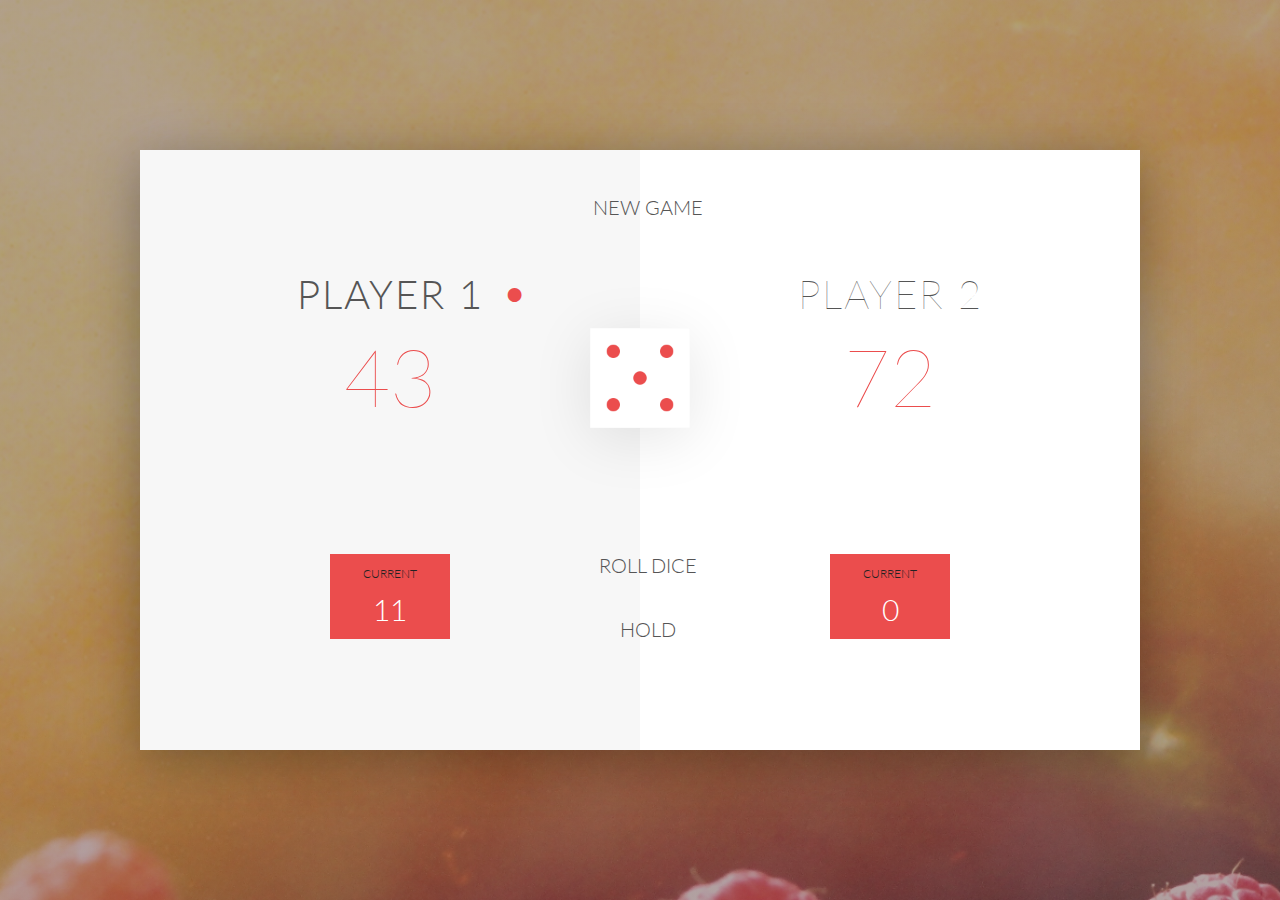
==== index.html @ decff376 "Tosliin anhnii file" ====
<!DOCTYPE html>
<html lang="en">
    <head>
        <meta charset="UTF-8">
        <link href="https://fonts.googleapis.com/css?family=Lato:100,300,600" rel="stylesheet" type="text/css">
        <link href="http://code.ionicframework.com/ionicons/2.0.1/css/ionicons.min.css" rel="stylesheet" type="text/css">
        <link type="text/css" rel="stylesheet" href="style.css">
        
        <title>Dice Game</title>
    </head>

    <body>
        <div class="wrapper clearfix">
            <div class="player-0-panel active">
                <div class="player-name" id="name-0">Player 1</div>
                <div class="player-score" id="score-0">43</div>
                <div class="player-current-box">
                    <div class="player-current-label">Current</div>
                    <div class="player-current-score" id="current-0">11</div>
                </div>
            </div>
            
            <div class="player-1-panel">
                <div class="player-name" id="name-1">Player 2</div>
                <div class="player-score" id="score-1">72</div>
                <div class="player-current-box">
                    <div class="player-current-label">Current</div>
                    <div class="player-current-score" id="current-1">0</div>
                </div>
            </div>
            
            <button class="btn-new"><i class="ion-ios-plus-outline"></i>New game</button>
            <button class="btn-roll"><i class="ion-ios-loop"></i>Roll dice</button>
            <button class="btn-hold"><i class="ion-ios-download-outline"></i>Hold</button>
            
            <img src="dice-5.png" alt="Dice" class="dice">
        </div>
        
        <script src="app.js"></script>
    </body>
</html>
---- style.css ----
/**********************************************
*** ЕРӨНХИЙ
**********************************************/
* {
    margin: 0;
    padding: 0;
    box-sizing: border-box;
    
}

.clearfix::after {
    content: "";
    display: table;
    clear: both;
}

body {
    background-image: linear-gradient(rgba(62, 20, 20, 0.4), rgba(62, 20, 20, 0.4)), url(back.jpg);
    background-size: cover;
    background-position: center;
    font-family: Lato;
    font-weight: 300;
    position: relative;
    height: 100vh;
    color: #555;
}

.wrapper {
    width: 1000px;
    position: absolute;
    top: 50%;
    left: 50%;
    transform: translate(-50%, -50%);
    background-color: #fff;
    box-shadow: 0px 10px 50px rgba(0, 0, 0, 0.3);
    overflow: hidden;
}

.player-0-panel,
.player-1-panel {
    width: 50%;
    float: left;
    height: 600px;
    padding: 100px;
}



/**********************************************
*** ТОГЛОГЧИД
**********************************************/

.player-name {
    font-size: 40px;
    text-align: center;
    text-transform: uppercase;
    letter-spacing: 2px;
    font-weight: 100;
    margin-top: 20px;
    margin-bottom: 10px;
    position: relative;
}

.player-score {
    text-align: center;
    font-size: 80px;
    font-weight: 100;
    color: #EB4D4D;
    margin-bottom: 130px;
}

.active { background-color: #f7f7f7; }
.active .player-name { font-weight: 300; }

.active .player-name::after {
    content: "\2022";
    font-size: 47px;
    position: absolute;
    color: #EB4D4D;
    top: -7px;
    right: 10px;
    
}

.player-current-box {
    background-color: #EB4D4D;
    color: #fff;
    width: 40%;
    margin: 0 auto;
    padding: 12px;
    text-align: center;
}

.player-current-label {
    text-transform: uppercase;
    margin-bottom: 10px;
    font-size: 12px;
    color: #222;
}

.player-current-score {
    font-size: 30px;
}

button {
    position: absolute;
    width: 200px;
    left: 50%;
    transform: translateX(-50%);
    color: #555;
    background: none;
    border: none;
    font-family: Lato;
    font-size: 20px;
    text-transform: uppercase;
    cursor: pointer;
    font-weight: 300;
    transition: background-color 0.3s, color 0.3s;
}

button:hover { font-weight: 600; }
button:hover i { margin-right: 20px; }

button:focus {
    outline: none;
}

i {
    color: #EB4D4D;
    display: inline-block;
    margin-right: 15px;
    font-size: 32px;
    line-height: 1;
    vertical-align: text-top;
    margin-top: -4px;
    transition: margin 0.3s;
}

.btn-new { top: 45px;}
.btn-roll { top: 403px;}
.btn-hold { top: 467px;}

.dice {
    position: absolute;
    left: 50%;
    top: 178px;
    transform: translateX(-50%);
    height: 100px;
    box-shadow: 0px 10px 60px rgba(0, 0, 0, 0.10);
}

.winner { background-color: #f7f7f7; }
.winner .player-name { font-weight: 300; color: #EB4D4D; }
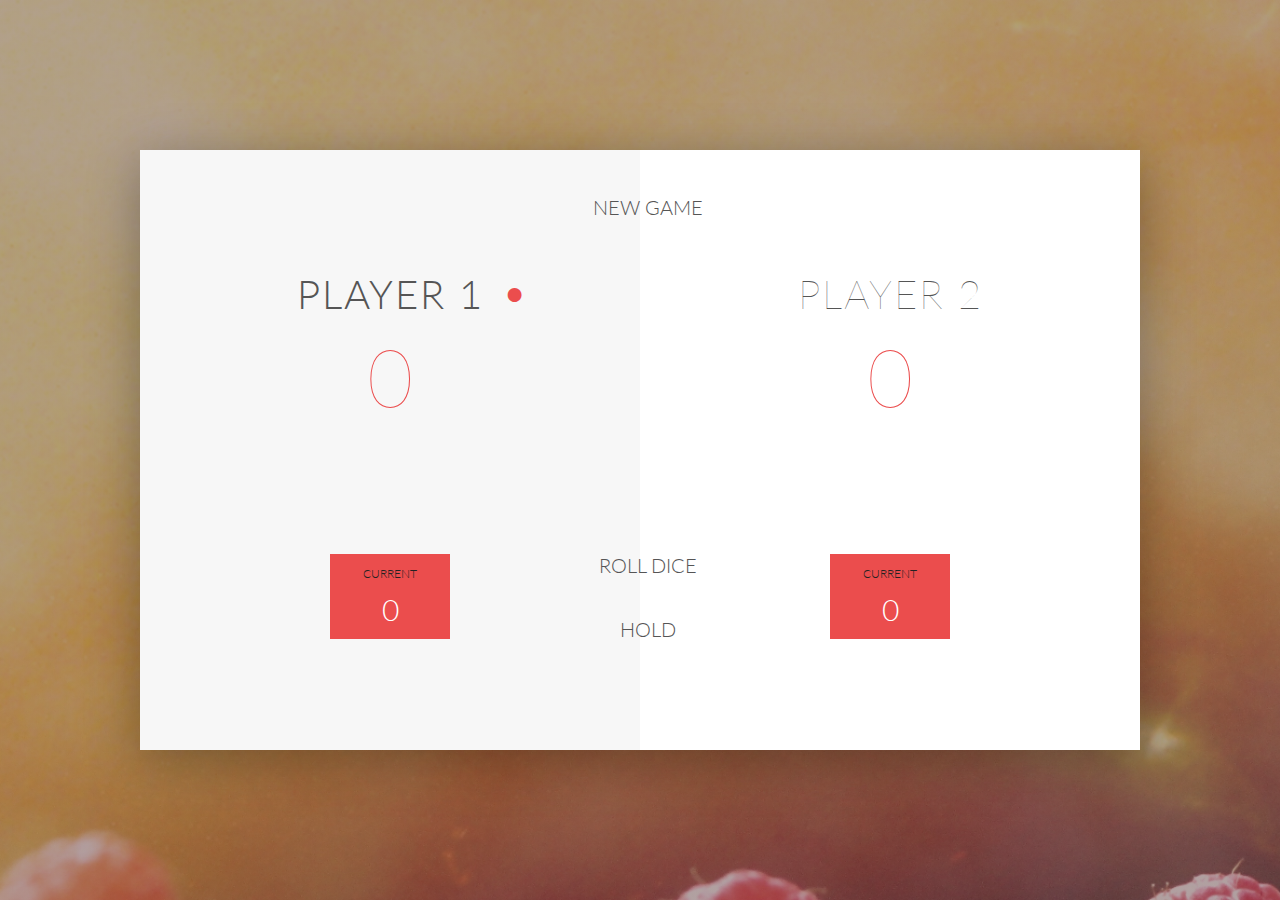
==== commit 611015a9: "togloomig ajiluulav design dutuu" ====
--- a/index.html
+++ b/index.html
@@ -11,7 +11,7 @@
 
     <body>
         <div class="wrapper clearfix">
-            <div class="player-0-panel active">
+            <div class="player-0-panel">
                 <div class="player-name" id="name-0">Player 1</div>
                 <div class="player-score" id="score-0">43</div>
                 <div class="player-current-box">
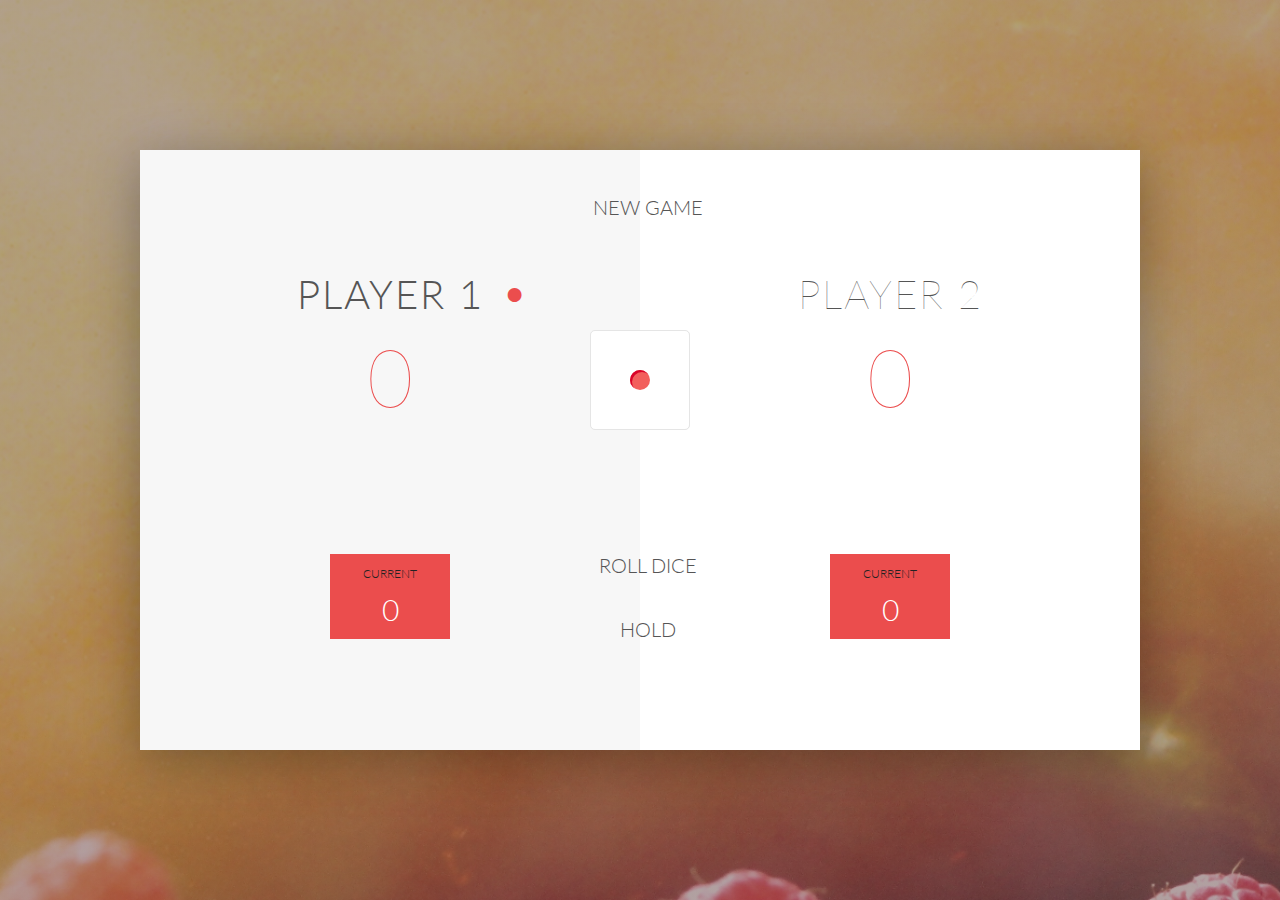
==== commit 24170c44: "zasvar" ====
--- a/index.html
+++ b/index.html
@@ -5,13 +5,13 @@
         <link href="https://fonts.googleapis.com/css?family=Lato:100,300,600" rel="stylesheet" type="text/css">
         <link href="http://code.ionicframework.com/ionicons/2.0.1/css/ionicons.min.css" rel="stylesheet" type="text/css">
         <link type="text/css" rel="stylesheet" href="style.css">
-        
+        <!-- <link rel="stylesheet" href="dice.css"> -->
         <title>Dice Game</title>
     </head>
 
     <body>
         <div class="wrapper clearfix">
-            <div class="player-0-panel">
+            <div class="player-0-panel active">
                 <div class="player-name" id="name-0">Player 1</div>
                 <div class="player-score" id="score-0">43</div>
                 <div class="player-current-box">
@@ -33,9 +33,45 @@
             <button class="btn-roll"><i class="ion-ios-loop"></i>Roll dice</button>
             <button class="btn-hold"><i class="ion-ios-download-outline"></i>Hold</button>
             
-            <img src="dice-5.png" alt="Dice" class="dice">
+            <!-- <img src="dice-5.png" alt="Dice" class="dice"> -->
+            <div class="container">
+                <div id="dice1" class="dice dice-one">
+                  <div id="dice-one-side-one" class="side one">
+                    <div class="dot one-1"></div>
+                  </div>
+                  <div id="dice-one-side-two" class="side two">
+                    <div class="dot two-1"></div>
+                    <div class="dot two-2"></div>
+                  </div>
+                  <div id="dice-one-side-three" class="side three">
+                    <div class="dot three-1"></div>
+                    <div class="dot three-2"></div>
+                    <div class="dot three-3"></div>
+                  </div>
+                  <div id="dice-one-side-four" class="side four">
+                    <div class="dot four-1"></div>
+                    <div class="dot four-2"></div>
+                    <div class="dot four-3"></div>
+                    <div class="dot four-4"></div>
+                  </div>
+                  <div id="dice-one-side-five" class="side five">
+                    <div class="dot five-1"></div>
+                    <div class="dot five-2"></div>
+                    <div class="dot five-3"></div>
+                    <div class="dot five-4"></div>
+                    <div class="dot five-5"></div>
+                  </div>
+                  <div id="dice-one-side-six" class="side six">
+                    <div class="dot six-1"></div>
+                    <div class="dot six-2"></div>
+                    <div class="dot six-3"></div>
+                    <div class="dot six-4"></div>
+                    <div class="dot six-5"></div>
+                    <div class="dot six-6"></div>
+                  </div>
+                </div>
+              </div>
         </div>
-        
         <script src="app.js"></script>
     </body>
 </html>--- a/style.css
+++ b/style.css
@@ -140,14 +140,119 @@
 .btn-roll { top: 403px;}
 .btn-hold { top: 467px;}
 
-.dice {
+/* .dice {
     position: absolute;
     left: 50%;
     top: 178px;
     transform: translateX(-50%);
     height: 100px;
     box-shadow: 0px 10px 60px rgba(0, 0, 0, 0.10);
-}
+} */
 
 .winner { background-color: #f7f7f7; }
-.winner .player-name { font-weight: 300; color: #EB4D4D; }+.winner .player-name { font-weight: 300; color: #EB4D4D; }
+
+
+/* asdaaaaaaaaaaaaaaaaaaaaaaaaaaaaaaaaaaaaasdsa */
+.dot {
+    position: absolute;
+    top: 50px;
+    left: 40px;
+    width: 20px;
+    height: 20px;
+    margin: -10px 5px 5px -10px;
+    border-radius: 20px;
+    background-color: #f25f5c;
+    box-shadow: inset 2px 2px #d90429;
+  }
+  .side {
+    position: absolute;
+    background-color: #ffF;
+    border-radius:5px;
+    width: 100px;
+    height: 100px;
+    border: 1px solid #e5e5e5;
+    text-align: center;
+    line-height: 2em;
+  }
+  
+  .container {
+  position: relative;
+  /* display: inline-block; */
+  
+}
+
+.dice {
+  position: absolute;
+  top: 180px;
+  left: 450px;
+  width: 100px;
+  height: 100px;
+  transform-style: preserve-3d;
+  transition: transform 1s; 
+}
+.side:nth-child(1) {
+    transform: translateZ(3.1em); }
+  
+  .side:nth-child(6) {
+    transform: rotateY(90deg) translateZ(3.1em); }
+  
+  .side:nth-child(3) {
+    transform: rotateY(-90deg) translateZ(3.1em); }
+  
+  .side:nth-child(4) {
+    transform: rotateX(90deg) translateZ(3.1em); }
+  
+  .side:nth-child(5) {
+    transform: rotateX(-90deg) translateZ(3.1em); }
+  
+  .side:nth-child(2) {
+    transform: rotateY(-180deg) translateZ(3.1em); }
+  
+    .show-1 {
+      transform: rotateX(720deg) rotateZ(-720deg); }
+    
+    .show-2 {
+      transform: rotateX(-900deg) rotateZ(1080deg); }
+    
+    .show-6 {
+      transform: rotateY(-450deg) rotateZ(-1440deg); }
+    
+    .show-3 {
+      transform: rotateY(810deg) rotateZ(720deg); }
+    
+    .show-4 {
+      transform: rotateX(-810deg) rotateZ(-1080deg); }
+    
+    .show-5 {
+      transform: rotateX(450deg) rotateZ(-720deg); }
+    
+  .two-1, .three-1, .four-1, .five-1, .six-1 {
+    top: 20%;
+    left: 20%; 
+  }
+  
+  .four-3, .five-3, .six-4 {
+    top: 20%;
+    left: 80%; }
+  
+  .one-1, .three-2, .five-5 {
+    top: 50%;
+    left: 50%; }
+  
+  .four-2, .five-2, .six-3 {
+    top: 80%;
+    left: 20%; }
+  
+  .two-2, .three-3, .four-4, .five-4, .six-6 {
+    top: 80%;
+    left: 80%; }
+  
+  .six-2 {
+    top: 50%;
+    left: 20%; }
+  
+  .six-5 {
+    top: 50%;
+    left: 80%; 
+  }--- a/dice.css
+++ b/dice.css
@@ -0,0 +1,143 @@
+body {
+  display: flex;
+  justify-content: center;
+  align-items: center;
+  height: 100vh;
+  background-color: #70c1b3;
+}
+
+button {
+  position: relative;
+  top:80px;
+  left:10px;
+  padding: 15px 50px;
+  color: #fff;
+  background-color: #f4d35e;
+  border: none;
+  font-size: 20px;
+  border-radius: 20px; 
+  box-shadow: 1px 3px #50514F;
+  outline: none;
+  transition: .3s; 
+}
+
+button:hover, button:active {
+  outline: none;
+  background: #50514F;
+  cursor: pointer;
+  transform: translateY(15px); 
+}
+
+.game {
+  position: relative;
+  width: auto;
+  height: 100%; 
+}
+
+.container {
+  position: relative;
+  display: inline-block;
+  top: 200px;
+}
+
+.dice {
+  position: relative;
+  width: 100px;
+  height: 100px;
+  transform-style: preserve-3d;
+  transition: transform 1s; 
+}
+
+.dot {
+  position: absolute;
+  width: 20px;
+  height: 20px;
+  margin: -10px 5px 5px -10px;
+  border-radius: 20px;
+  background-color: #f25f5c;
+  box-shadow: inset 2px 2px #d90429;
+}
+
+.dice-one {
+  position: absolute;
+  left: 150px; 
+}
+
+
+
+.side {
+  position: absolute;
+  background-color: #ffF;
+  border-radius: 10px;
+  width: 100px;
+  height: 100px;
+  border: 1px solid #e5e5e5;
+  text-align: center;
+  line-height: 2em;
+}
+
+.side:nth-child(1) {
+  transform: translateZ(3.1em); }
+
+.side:nth-child(6) {
+  transform: rotateY(90deg) translateZ(3.1em); }
+
+.side:nth-child(3) {
+  transform: rotateY(-90deg) translateZ(3.1em); }
+
+.side:nth-child(4) {
+  transform: rotateX(90deg) translateZ(3.1em); }
+
+.side:nth-child(5) {
+  transform: rotateX(-90deg) translateZ(3.1em); }
+
+.side:nth-child(2) {
+  transform: rotateY(-180deg) translateZ(3.1em); }
+
+.show-1 {
+  transform: rotateX(720deg) rotateZ(-720deg); }
+
+.show-2 {
+  transform: rotateX(-900deg) rotateZ(1080deg); }
+
+.show-6 {
+  transform: rotateY(-450deg) rotateZ(-1440deg); }
+
+.show-3 {
+  transform: rotateY(810deg) rotateZ(720deg); }
+
+.show-4 {
+  transform: rotateX(-810deg) rotateZ(-1080deg); }
+
+.show-5 {
+  transform: rotateX(450deg) rotateZ(-720deg); }
+
+.two-1, .three-1, .four-1, .five-1, .six-1 {
+  top: 20%;
+  left: 20%; 
+}
+
+.four-3, .five-3, .six-4 {
+  top: 20%;
+  left: 80%; }
+
+.one-1, .three-2, .five-5 {
+  top: 50%;
+  left: 50%; }
+
+.four-2, .five-2, .six-3 {
+  top: 80%;
+  left: 20%; }
+
+.two-2, .three-3, .four-4, .five-4, .six-6 {
+  top: 80%;
+  left: 80%; }
+
+.six-2 {
+  top: 50%;
+  left: 20%; }
+
+.six-5 {
+  top: 50%;
+  left: 80%; 
+}